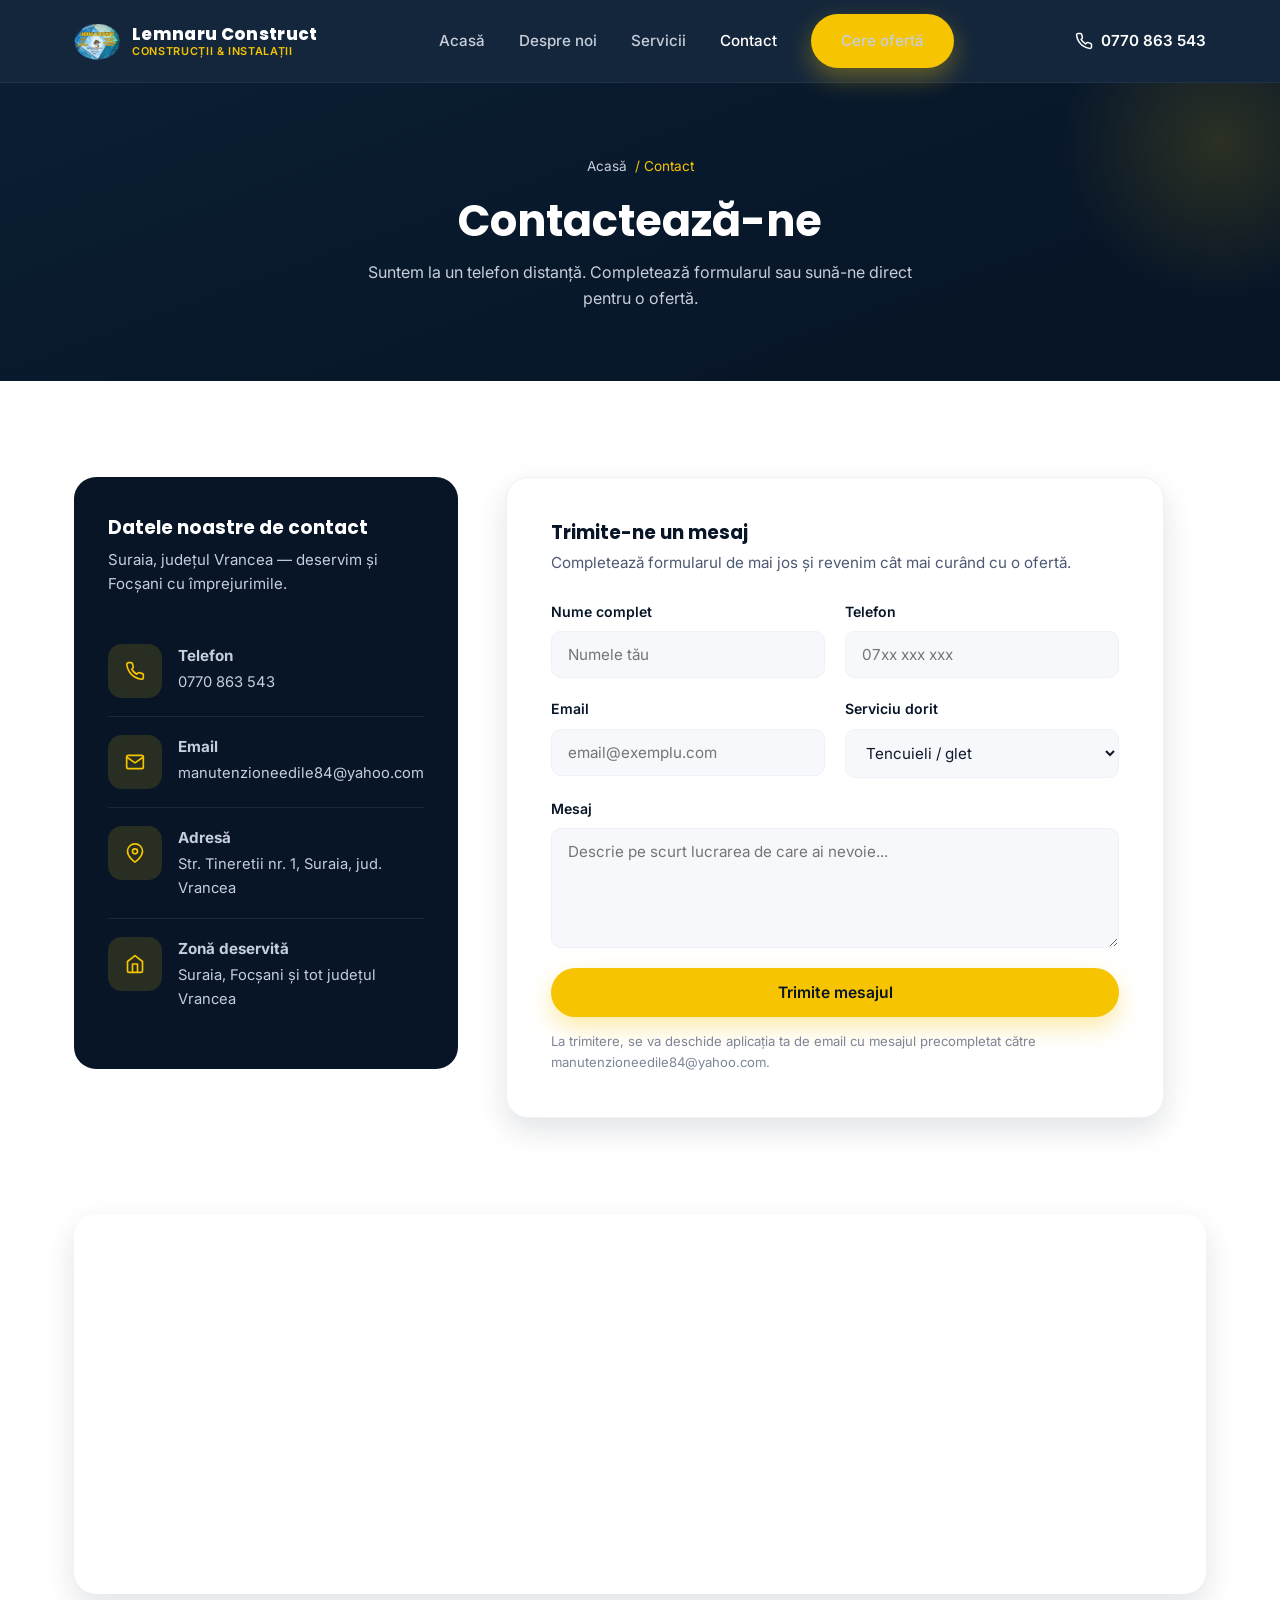
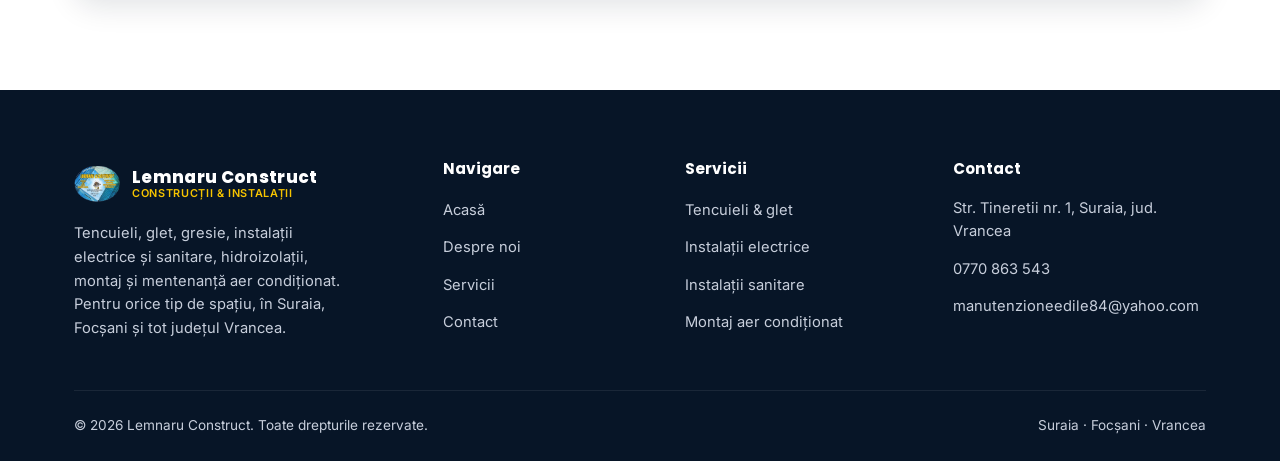
==== contact.html @ 9089bf75 "Initial commit: site prezentare Lemnaru Construct 4 pagini (Acasa, Despre noi, Servicii, Contact) cu" ====
<!doctype html>
<html lang="ro">
<head>
<meta charset="UTF-8">
<meta name="viewport" content="width=device-width, initial-scale=1.0">
<title>Contact | Lemnaru Construct</title>
<meta name="description" content="Contactează Lemnaru Construct - Str. Tineretii nr. 1, Suraia, jud. Vrancea. Telefon 0770 863 543.">
<link rel="icon" type="image/png" href="images/logo.png">
<link rel="preconnect" href="https://fonts.googleapis.com">
<link href="https://fonts.googleapis.com/css2?family=Poppins:wght@600;700;800&family=Inter:wght@400;500;600;700&display=swap" rel="stylesheet">
<link rel="stylesheet" href="css/style.css">
</head>
<body>

<header class="site-header">
  <div class="nav-wrap">
    <a href="index.html" class="brand">
      <img src="images/logo.png" alt="Logo Lemnaru Construct">
      <span class="brand-text">
        <strong>Lemnaru Construct</strong>
        <span>Construcții &amp; Instalații</span>
      </span>
    </a>
    <nav class="nav-links">
      <a href="index.html">Acasă</a>
      <a href="despre.html">Despre noi</a>
      <a href="servicii.html">Servicii</a>
      <a href="contact.html" class="active">Contact</a>
      <a href="contact.html" class="btn btn-gold">Cere ofertă</a>
    </nav>
    <div class="nav-actions">
      <a href="tel:0770863543" class="nav-phone">
        <svg width="18" height="18" viewBox="0 0 24 24" fill="none" stroke="currentColor" stroke-width="2" stroke-linecap="round" stroke-linejoin="round"><path d="M22 16.92v3a2 2 0 0 1-2.18 2 19.79 19.79 0 0 1-8.63-3.07 19.5 19.5 0 0 1-6-6 19.79 19.79 0 0 1-3.07-8.67A2 2 0 0 1 4.11 2h3a2 2 0 0 1 2 1.72c.127.96.361 1.9.7 2.81a2 2 0 0 1-.45 2.11L8.09 9.91a16 16 0 0 0 6 6l1.27-1.27a2 2 0 0 1 2.11-.45c.91.339 1.85.573 2.81.7A2 2 0 0 1 22 16.92z"/></svg>
        0770 863 543
      </a>
      <button class="nav-toggle" aria-label="Deschide meniul" aria-expanded="false">
        <svg width="24" height="24" viewBox="0 0 24 24" fill="none" stroke="currentColor" stroke-width="2" stroke-linecap="round" stroke-linejoin="round"><line x1="3" y1="6" x2="21" y2="6"/><line x1="3" y1="12" x2="21" y2="12"/><line x1="3" y1="18" x2="21" y2="18"/></svg>
      </button>
    </div>
  </div>
</header>

<main>

  <section class="page-hero">
    <div class="container">
      <div class="breadcrumb"><a href="index.html">Acasă</a> <span>/ Contact</span></div>
      <h1>Contactează-ne</h1>
      <p>Suntem la un telefon distanță. Completează formularul sau sună-ne direct pentru o ofertă.</p>
    </div>
  </section>

  <section class="section">
    <div class="container contact-grid">

      <div class="contact-info-card">
        <h3>Datele noastre de contact</h3>
        <p>Suraia, județul Vrancea &mdash; deservim și Focșani cu împrejurimile.</p>

        <div class="contact-row">
          <span class="icon-circle">
            <svg width="20" height="20" viewBox="0 0 24 24" fill="none" stroke="currentColor" stroke-width="2" stroke-linecap="round" stroke-linejoin="round"><path d="M22 16.92v3a2 2 0 0 1-2.18 2 19.79 19.79 0 0 1-8.63-3.07 19.5 19.5 0 0 1-6-6 19.79 19.79 0 0 1-3.07-8.67A2 2 0 0 1 4.11 2h3a2 2 0 0 1 2 1.72c.127.96.361 1.9.7 2.81a2 2 0 0 1-.45 2.11L8.09 9.91a16 16 0 0 0 6 6l1.27-1.27a2 2 0 0 1 2.11-.45c.91.339 1.85.573 2.81.7A2 2 0 0 1 22 16.92z"/></svg>
          </span>
          <span>
            <strong>Telefon</strong>
            <a href="tel:0770863543">0770 863 543</a>
          </span>
        </div>

        <div class="contact-row">
          <span class="icon-circle">
            <svg width="20" height="20" viewBox="0 0 24 24" fill="none" stroke="currentColor" stroke-width="2" stroke-linecap="round" stroke-linejoin="round"><rect x="2" y="4" width="20" height="16" rx="2"/><path d="m22 6-10 7L2 6"/></svg>
          </span>
          <span>
            <strong>Email</strong>
            <a href="mailto:manutenzioneedile84@yahoo.com">manutenzioneedile84@yahoo.com</a>
          </span>
        </div>

        <div class="contact-row">
          <span class="icon-circle">
            <svg width="20" height="20" viewBox="0 0 24 24" fill="none" stroke="currentColor" stroke-width="2" stroke-linecap="round" stroke-linejoin="round"><path d="M21 10c0 7-9 13-9 13s-9-6-9-13a9 9 0 0 1 18 0z"/><circle cx="12" cy="10" r="3"/></svg>
          </span>
          <span>
            <strong>Adresă</strong>
            <span>Str. Tineretii nr. 1, Suraia, jud. Vrancea</span>
          </span>
        </div>

        <div class="contact-row">
          <span class="icon-circle">
            <svg width="20" height="20" viewBox="0 0 24 24" fill="none" stroke="currentColor" stroke-width="2" stroke-linecap="round" stroke-linejoin="round"><path d="M3 9l9-7 9 7v11a2 2 0 0 1-2 2H5a2 2 0 0 1-2-2z"/><polyline points="9 22 9 12 15 12 15 22"/></svg>
          </span>
          <span>
            <strong>Zonă deservită</strong>
            <span>Suraia, Focșani și tot județul Vrancea</span>
          </span>
        </div>
      </div>

      <div class="contact-form-card">
        <h3 style="margin-bottom:6px;">Trimite-ne un mesaj</h3>
        <p style="color:var(--text-muted); margin-bottom:26px; font-size:0.95rem;">Completează formularul de mai jos și revenim cât mai curând cu o ofertă.</p>
        <form class="contact-form">
          <div class="form-grid">
            <div class="form-field">
              <label for="name">Nume complet</label>
              <input type="text" id="name" name="name" placeholder="Numele tău" required>
            </div>
            <div class="form-field">
              <label for="phone">Telefon</label>
              <input type="tel" id="phone" name="phone" placeholder="07xx xxx xxx" required>
            </div>
            <div class="form-field">
              <label for="email">Email</label>
              <input type="email" id="email" name="email" placeholder="email@exemplu.com">
            </div>
            <div class="form-field">
              <label for="service">Serviciu dorit</label>
              <select id="service" name="service">
                <option value="Tencuieli / glet">Tencuieli / glet</option>
                <option value="Gresie / faianță">Gresie / faianță</option>
                <option value="Instalații electrice">Instalații electrice</option>
                <option value="Instalații sanitare">Instalații sanitare</option>
                <option value="Hidroizolații">Hidroizolații</option>
                <option value="Montaj aer condiționat">Montaj aer condiționat</option>
                <option value="Mentenanță aer condiționat">Mentenanță aer condiționat</option>
                <option value="Altceva">Altceva</option>
              </select>
            </div>
            <div class="form-field full">
              <label for="message">Mesaj</label>
              <textarea id="message" name="message" placeholder="Descrie pe scurt lucrarea de care ai nevoie..."></textarea>
            </div>
          </div>
          <button type="submit" class="btn btn-gold btn-block">Trimite mesajul</button>
          <p class="form-note">La trimitere, se va deschide aplicația ta de email cu mesajul precompletat către manutenzioneedile84@yahoo.com.</p>
        </form>
      </div>

    </div>
  </section>

  <section class="section" style="padding-top:0;">
    <div class="container">
      <div class="coverage-map" style="height:380px; border-radius:22px;">
        <iframe src="https://www.google.com/maps?q=Strada%20Tineretii%201%2C%20Suraia%2C%20Vrancea&output=embed" loading="lazy" referrerpolicy="no-referrer-when-downgrade" title="Locație Lemnaru Construct pe hartă"></iframe>
      </div>
    </div>
  </section>

</main>

<footer class="site-footer">
  <div class="container">
    <div class="footer-grid">
      <div class="footer-brand">
        <a href="index.html" class="brand">
          <img src="images/logo.png" alt="Logo Lemnaru Construct">
          <span class="brand-text">
            <strong>Lemnaru Construct</strong>
            <span>Construcții &amp; Instalații</span>
          </span>
        </a>
        <p>Tencuieli, glet, gresie, instalații electrice și sanitare, hidroizolații, montaj și mentenanță aer condiționat. Pentru orice tip de spațiu, în Suraia, Focșani și tot județul Vrancea.</p>
      </div>
      <div class="footer-col">
        <h4>Navigare</h4>
        <ul>
          <li><a href="index.html">Acasă</a></li>
          <li><a href="despre.html">Despre noi</a></li>
          <li><a href="servicii.html">Servicii</a></li>
          <li><a href="contact.html">Contact</a></li>
        </ul>
      </div>
      <div class="footer-col">
        <h4>Servicii</h4>
        <ul>
          <li><a href="servicii.html">Tencuieli &amp; glet</a></li>
          <li><a href="servicii.html">Instalații electrice</a></li>
          <li><a href="servicii.html">Instalații sanitare</a></li>
          <li><a href="servicii.html">Montaj aer condiționat</a></li>
        </ul>
      </div>
      <div class="footer-col">
        <h4>Contact</h4>
        <div class="contact-row">
          <span>Str. Tineretii nr. 1, Suraia, jud. Vrancea</span>
        </div>
        <div class="contact-row">
          <a href="tel:0770863543">0770 863 543</a>
        </div>
        <div class="contact-row">
          <a href="mailto:manutenzioneedile84@yahoo.com">manutenzioneedile84@yahoo.com</a>
        </div>
      </div>
    </div>
    <div class="footer-bottom">
      <span>&copy; 2026 Lemnaru Construct. Toate drepturile rezervate.</span>
      <span>Suraia &middot; Focșani &middot; Vrancea</span>
    </div>
  </div>
</footer>

<script src="js/script.js"></script>
</body>
</html>
---- css/style.css ----
/* ============ Reset & base ============ */
* { margin: 0; padding: 0; box-sizing: border-box; }

:root {
  --navy-950: #071527;
  --navy-900: #0b1e33;
  --navy-800: #122b46;
  --navy-700: #1a3a5c;
  --gold: #f6c400;
  --gold-dark: #d9a900;
  --white: #ffffff;
  --off-white: #f6f8fb;
  --gray-100: #eef1f6;
  --gray-300: #c7cedb;
  --gray-500: #7c8698;
  --text-dark: #10192b;
  --text-muted: #4d5872;
  --radius: 14px;
  --shadow: 0 12px 30px rgba(7, 21, 39, 0.12);
  --shadow-lg: 0 24px 60px rgba(7, 21, 39, 0.22);
}

html { scroll-behavior: smooth; }

body {
  font-family: 'Inter', system-ui, -apple-system, sans-serif;
  color: var(--text-dark);
  background: var(--white);
  line-height: 1.6;
  overflow-x: hidden;
}

h1, h2, h3, h4 {
  font-family: 'Poppins', 'Inter', sans-serif;
  font-weight: 700;
  line-height: 1.2;
  color: var(--navy-950);
}

a { text-decoration: none; color: inherit; }
ul { list-style: none; }
img { max-width: 100%; display: block; }
button { font-family: inherit; cursor: pointer; border: none; }

.container {
  width: 100%;
  max-width: 1180px;
  margin: 0 auto;
  padding: 0 24px;
}

.section { padding: 96px 0; }
.section-tight { padding: 64px 0; }

.eyebrow {
  display: inline-flex;
  align-items: center;
  gap: 8px;
  font-size: 0.8rem;
  font-weight: 700;
  letter-spacing: 0.08em;
  text-transform: uppercase;
  color: var(--gold-dark);
  background: rgba(246, 196, 0, 0.12);
  padding: 6px 16px;
  border-radius: 999px;
  margin-bottom: 18px;
}

.section-head { max-width: 640px; margin-bottom: 48px; }
.section-head.center { margin-left: auto; margin-right: auto; text-align: center; }
.section-head h2 { font-size: clamp(1.8rem, 3vw, 2.5rem); margin-bottom: 14px; }
.section-head p { color: var(--text-muted); font-size: 1.05rem; }

.highlight {
  color: var(--navy-950);
  background: var(--gold);
  padding: 0.03em 0.18em;
  border-radius: 6px;
  box-decoration-break: clone;
  -webkit-box-decoration-break: clone;
}

/* ============ Buttons ============ */
.btn {
  display: inline-flex;
  align-items: center;
  justify-content: center;
  gap: 10px;
  padding: 15px 30px;
  border-radius: 999px;
  font-weight: 600;
  font-size: 0.98rem;
  transition: transform 0.18s ease, box-shadow 0.18s ease, background 0.18s ease;
  white-space: nowrap;
}
.btn:hover { transform: translateY(-2px); }

.btn-gold {
  background: var(--gold);
  color: var(--navy-950);
  box-shadow: 0 10px 24px rgba(246, 196, 0, 0.35);
}
.btn-gold:hover { background: var(--gold-dark); }

.btn-outline {
  background: transparent;
  border: 1.5px solid rgba(255, 255, 255, 0.4);
  color: var(--white);
}
.btn-outline:hover { background: rgba(255, 255, 255, 0.12); }

.btn-navy {
  background: var(--navy-900);
  color: var(--white);
}
.btn-navy:hover { background: var(--navy-800); }

.btn-block { width: 100%; }

/* ============ Header ============ */
.site-header {
  position: sticky;
  top: 0;
  z-index: 100;
  background: rgba(11, 30, 51, 0.96);
  backdrop-filter: blur(10px);
  border-bottom: 1px solid rgba(255, 255, 255, 0.06);
}

.nav-wrap {
  display: flex;
  align-items: center;
  justify-content: space-between;
  padding: 14px 24px;
  max-width: 1180px;
  margin: 0 auto;
}

.brand {
  display: flex;
  align-items: center;
  gap: 12px;
}
.brand img {
  width: 46px;
  height: 46px;
  border-radius: 50%;
  object-fit: cover;
}
.brand-text {
  display: flex;
  flex-direction: column;
  line-height: 1.15;
}
.brand-text strong {
  color: var(--white);
  font-family: 'Poppins', sans-serif;
  font-weight: 800;
  font-size: 1.05rem;
  letter-spacing: 0.02em;
}
.brand-text span {
  color: var(--gold);
  font-size: 0.68rem;
  font-weight: 600;
  letter-spacing: 0.06em;
  text-transform: uppercase;
}

.nav-links {
  display: flex;
  align-items: center;
  gap: 34px;
}
.nav-links a {
  color: var(--gray-300);
  font-size: 0.95rem;
  font-weight: 500;
  transition: color 0.15s ease;
}
.nav-links a:hover, .nav-links a.active { color: var(--white); }

.nav-actions {
  display: flex;
  align-items: center;
  gap: 20px;
}
.nav-phone {
  display: flex;
  align-items: center;
  gap: 8px;
  color: var(--white);
  font-weight: 600;
  font-size: 0.95rem;
}
.nav-phone svg { flex-shrink: 0; }

.nav-toggle {
  display: none;
  background: none;
  width: 40px;
  height: 40px;
  align-items: center;
  justify-content: center;
  color: var(--white);
}

/* ============ Hero ============ */
.hero {
  position: relative;
  background: linear-gradient(160deg, var(--navy-900) 0%, var(--navy-950) 70%);
  color: var(--white);
  overflow: hidden;
  padding: 90px 0 100px;
}
.hero::before {
  content: '';
  position: absolute;
  top: -120px; right: -160px;
  width: 500px; height: 500px;
  background: radial-gradient(circle, rgba(246, 196, 0, 0.16), transparent 70%);
  border-radius: 50%;
}
.hero::after {
  content: '';
  position: absolute;
  bottom: -180px; left: -140px;
  width: 420px; height: 420px;
  background: radial-gradient(circle, rgba(26, 58, 92, 0.6), transparent 70%);
  border-radius: 50%;
}

.hero-grid {
  position: relative;
  display: grid;
  grid-template-columns: 1.05fr 0.95fr;
  gap: 56px;
  align-items: center;
}

.hero-copy h1 {
  color: var(--white);
  font-size: clamp(2.2rem, 4.4vw, 3.4rem);
  margin-bottom: 20px;
}
.hero-copy p {
  color: var(--gray-300);
  font-size: 1.1rem;
  max-width: 520px;
  margin-bottom: 34px;
}
.hero-actions {
  display: flex;
  flex-wrap: wrap;
  gap: 16px;
  margin-bottom: 44px;
}

.hero-stats {
  display: flex;
  gap: 34px;
  flex-wrap: wrap;
}
.hero-stats div strong {
  display: block;
  font-family: 'Poppins', sans-serif;
  font-size: 1.6rem;
  color: var(--gold);
}
.hero-stats div span {
  font-size: 0.85rem;
  color: var(--gray-300);
}

.hero-visual {
  position: relative;
}
.hero-visual .frame {
  border-radius: 20px;
  overflow: hidden;
  box-shadow: var(--shadow-lg);
  border: 1px solid rgba(255, 255, 255, 0.08);
}
.hero-visual img { width: 100%; height: 460px; object-fit: cover; }

.hero-badge {
  position: absolute;
  bottom: -26px;
  left: -26px;
  background: var(--white);
  color: var(--navy-950);
  padding: 18px 22px;
  border-radius: 16px;
  box-shadow: var(--shadow-lg);
  display: flex;
  align-items: center;
  gap: 14px;
  max-width: 240px;
}
.hero-badge .ring {
  width: 46px; height: 46px;
  border-radius: 50%;
  background: var(--gold);
  display: flex;
  align-items: center;
  justify-content: center;
  flex-shrink: 0;
  color: var(--navy-950);
  font-weight: 800;
}
.hero-badge strong { display: block; font-size: 0.95rem; }
.hero-badge span { font-size: 0.78rem; color: var(--text-muted); }

/* ============ Page hero (inner pages) ============ */
.page-hero {
  background: linear-gradient(160deg, var(--navy-900) 0%, var(--navy-950) 80%);
  color: var(--white);
  padding: 70px 0;
  text-align: center;
  position: relative;
  overflow: hidden;
}
.page-hero::before {
  content: '';
  position: absolute;
  top: -100px; right: -100px;
  width: 320px; height: 320px;
  background: radial-gradient(circle, rgba(246, 196, 0, 0.15), transparent 70%);
  border-radius: 50%;
}
.page-hero h1 { color: var(--white); font-size: clamp(1.9rem, 3.6vw, 2.7rem); margin-bottom: 12px; }
.page-hero p { color: var(--gray-300); max-width: 560px; margin: 0 auto; }
.breadcrumb {
  display: inline-flex;
  gap: 8px;
  font-size: 0.85rem;
  color: var(--gray-300);
  margin-bottom: 18px;
}
.breadcrumb span { color: var(--gold); }

/* ============ Feature / why-us cards ============ */
.features-grid {
  display: grid;
  grid-template-columns: repeat(auto-fit, minmax(230px, 1fr));
  gap: 24px;
}
.feature-card {
  background: var(--white);
  border: 1px solid var(--gray-100);
  border-radius: var(--radius);
  padding: 30px 26px;
  box-shadow: var(--shadow);
  transition: transform 0.2s ease, box-shadow 0.2s ease;
}
.feature-card:hover { transform: translateY(-6px); box-shadow: var(--shadow-lg); }
.icon-circle {
  width: 54px; height: 54px;
  border-radius: 14px;
  background: rgba(11, 30, 51, 0.06);
  display: flex;
  align-items: center;
  justify-content: center;
  margin-bottom: 20px;
  color: var(--navy-900);
}
.feature-card h3 { font-size: 1.1rem; margin-bottom: 10px; }
.feature-card p { color: var(--text-muted); font-size: 0.95rem; }

/* ============ Split (about) ============ */
.split {
  display: grid;
  grid-template-columns: 1fr 1fr;
  gap: 64px;
  align-items: center;
}
.split-media { position: relative; }
.split-media .frame {
  border-radius: 18px;
  overflow: hidden;
  box-shadow: var(--shadow);
}
.split-media img { width: 100%; height: 420px; object-fit: cover; }
.split-list { margin-top: 26px; display: flex; flex-direction: column; gap: 14px; }
.split-list li {
  display: flex;
  align-items: flex-start;
  gap: 12px;
  color: var(--text-muted);
  font-size: 0.98rem;
}
.split-list svg { color: var(--gold-dark); flex-shrink: 0; margin-top: 3px; }

/* ============ Process steps ============ */
.process-wrap {
  background: var(--navy-950);
  color: var(--white);
  border-radius: 28px;
  padding: 64px 48px;
  position: relative;
  overflow: hidden;
}
.process-wrap::before {
  content: '';
  position: absolute;
  top: -140px; left: 40%;
  width: 400px; height: 400px;
  background: radial-gradient(circle, rgba(246, 196, 0, 0.1), transparent 70%);
  border-radius: 50%;
}
.process-head { text-align: center; max-width: 560px; margin: 0 auto 50px; position: relative; }
.process-head h2 { color: var(--white); }
.process-head p { color: var(--gray-300); }
.process-grid {
  display: grid;
  grid-template-columns: repeat(auto-fit, minmax(220px, 1fr));
  gap: 30px;
  position: relative;
}
.process-step { text-align: center; padding: 0 10px; }
.process-num {
  width: 58px; height: 58px;
  border-radius: 50%;
  background: rgba(246, 196, 0, 0.14);
  border: 1.5px solid rgba(246, 196, 0, 0.4);
  color: var(--gold);
  font-family: 'Poppins', sans-serif;
  font-weight: 700;
  font-size: 1.2rem;
  display: flex;
  align-items: center;
  justify-content: center;
  margin: 0 auto 18px;
}
.process-step h3 { color: var(--white); font-size: 1.05rem; margin-bottom: 10px; }
.process-step p { color: var(--gray-300); font-size: 0.92rem; }

/* ============ Services grid ============ */
.services-grid {
  display: grid;
  grid-template-columns: repeat(auto-fit, minmax(270px, 1fr));
  gap: 26px;
}
.service-card {
  background: var(--white);
  border: 1px solid var(--gray-100);
  border-radius: var(--radius);
  padding: 32px 28px;
  box-shadow: var(--shadow);
  transition: transform 0.2s ease, box-shadow 0.2s ease, border-color 0.2s ease;
  display: flex;
  flex-direction: column;
  gap: 16px;
}
.service-card:hover { transform: translateY(-6px); box-shadow: var(--shadow-lg); border-color: rgba(246, 196, 0, 0.4); }
.service-card .icon-circle { background: var(--navy-950); color: var(--gold); }
.service-card h3 { font-size: 1.15rem; }
.service-card p { color: var(--text-muted); font-size: 0.95rem; flex-grow: 1; }
.service-card .tag {
  align-self: flex-start;
  font-size: 0.75rem;
  font-weight: 700;
  letter-spacing: 0.04em;
  text-transform: uppercase;
  color: var(--gold-dark);
  background: rgba(246, 196, 0, 0.12);
  padding: 5px 12px;
  border-radius: 999px;
}
.service-card.with-photo { padding: 0; overflow: hidden; }
.service-card.with-photo img { width: 100%; height: 190px; object-fit: cover; }
.service-card.with-photo .service-body { padding: 26px 26px 30px; display: flex; flex-direction: column; gap: 14px; flex-grow: 1; }

.services-preview-grid {
  display: grid;
  grid-template-columns: repeat(auto-fit, minmax(220px, 1fr));
  gap: 20px;
}
.service-mini {
  display: flex;
  align-items: center;
  gap: 16px;
  background: var(--off-white);
  border-radius: 14px;
  padding: 20px;
  transition: background 0.2s ease;
}
.service-mini:hover { background: var(--gray-100); }
.service-mini .icon-circle { margin-bottom: 0; width: 46px; height: 46px; background: var(--navy-950); color: var(--gold); flex-shrink: 0; }
.service-mini strong { display: block; font-size: 0.98rem; color: var(--navy-950); }
.service-mini span { font-size: 0.82rem; color: var(--text-muted); }

/* ============ Coverage / area ============ */
.coverage {
  background: var(--off-white);
  border-radius: 24px;
  padding: 56px;
  display: grid;
  grid-template-columns: 1.1fr 0.9fr;
  gap: 48px;
  align-items: center;
}
.coverage-tags {
  display: flex;
  flex-wrap: wrap;
  gap: 10px;
  margin-top: 22px;
}
.coverage-tags span {
  background: var(--white);
  border: 1px solid var(--gray-100);
  padding: 8px 16px;
  border-radius: 999px;
  font-size: 0.88rem;
  font-weight: 600;
  color: var(--navy-900);
  box-shadow: var(--shadow);
}
.coverage-map {
  border-radius: 18px;
  overflow: hidden;
  box-shadow: var(--shadow);
  height: 320px;
}
.coverage-map iframe { width: 100%; height: 100%; border: 0; }

/* ============ Values grid (despre) ============ */
.values-grid {
  display: grid;
  grid-template-columns: repeat(auto-fit, minmax(240px, 1fr));
  gap: 24px;
}
.value-card {
  padding: 28px;
  border-radius: var(--radius);
  background: var(--off-white);
}
.value-card h3 { font-size: 1.05rem; margin-bottom: 8px; }
.value-card p { color: var(--text-muted); font-size: 0.93rem; }

.timeline {
  display: flex;
  flex-direction: column;
  gap: 0;
}
.timeline-item {
  display: grid;
  grid-template-columns: 44px 1fr;
  gap: 20px;
}
.timeline-dot-col {
  display: flex;
  flex-direction: column;
  align-items: center;
}
.timeline-dot {
  width: 14px; height: 14px;
  border-radius: 50%;
  background: var(--gold);
  margin-top: 6px;
  flex-shrink: 0;
}
.timeline-line { width: 2px; flex-grow: 1; background: var(--gray-100); margin-top: 4px; }
.timeline-item:last-child .timeline-line { display: none; }
.timeline-content { padding-bottom: 34px; }
.timeline-content h4 { font-size: 1rem; margin-bottom: 6px; }
.timeline-content p { color: var(--text-muted); font-size: 0.93rem; }

/* ============ CTA band ============ */
.cta-band {
  background: linear-gradient(135deg, var(--navy-900), var(--navy-950));
  color: var(--white);
  border-radius: 26px;
  padding: 54px 48px;
  display: flex;
  align-items: center;
  justify-content: space-between;
  gap: 30px;
  flex-wrap: wrap;
  position: relative;
  overflow: hidden;
}
.cta-band::before {
  content: '';
  position: absolute;
  top: -80px; right: -60px;
  width: 260px; height: 260px;
  background: radial-gradient(circle, rgba(246, 196, 0, 0.18), transparent 70%);
  border-radius: 50%;
}
.cta-band h2 { color: var(--white); font-size: clamp(1.5rem, 2.6vw, 2rem); margin-bottom: 8px; }
.cta-band p { color: var(--gray-300); }
.cta-actions { display: flex; gap: 16px; flex-wrap: wrap; position: relative; }

/* ============ Contact page ============ */
.contact-grid {
  display: grid;
  grid-template-columns: 0.85fr 1.15fr;
  gap: 48px;
  align-items: start;
}
.contact-info-card {
  background: var(--navy-950);
  color: var(--white);
  border-radius: 22px;
  padding: 40px 34px;
}
.contact-info-card h3 { color: var(--white); margin-bottom: 8px; }
.contact-info-card > p { color: var(--gray-300); font-size: 0.94rem; margin-bottom: 30px; }
.contact-row {
  display: flex;
  gap: 16px;
  align-items: flex-start;
  padding: 18px 0;
  border-top: 1px solid rgba(255, 255, 255, 0.08);
}
.contact-row:first-of-type { border-top: none; }
.contact-row .icon-circle { background: rgba(246, 196, 0, 0.14); color: var(--gold); margin-bottom: 0; flex-shrink: 0; }
.contact-row strong { display: block; font-size: 0.95rem; margin-bottom: 3px; }
.contact-row span, .contact-row a { color: var(--gray-300); font-size: 0.92rem; }
.contact-row a:hover { color: var(--gold); }

.contact-form-card {
  background: var(--white);
  border: 1px solid var(--gray-100);
  border-radius: 22px;
  padding: 44px;
  box-shadow: var(--shadow);
}
.form-grid {
  display: grid;
  grid-template-columns: 1fr 1fr;
  gap: 20px;
  margin-bottom: 20px;
}
.form-field { display: flex; flex-direction: column; gap: 8px; }
.form-field.full { grid-column: 1 / -1; }
.form-field label { font-size: 0.88rem; font-weight: 600; color: var(--navy-950); }
.form-field input, .form-field select, .form-field textarea {
  border: 1.5px solid var(--gray-100);
  background: var(--off-white);
  border-radius: 10px;
  padding: 13px 16px;
  font-family: inherit;
  font-size: 0.95rem;
  color: var(--text-dark);
  transition: border-color 0.15s ease, background 0.15s ease;
}
.form-field input:focus, .form-field select:focus, .form-field textarea:focus {
  outline: none;
  border-color: var(--gold);
  background: var(--white);
}
.form-field textarea { resize: vertical; min-height: 120px; }
.form-note { font-size: 0.82rem; color: var(--gray-500); margin-top: 14px; }

/* ============ Footer ============ */
.site-footer {
  background: var(--navy-950);
  color: var(--gray-300);
  padding-top: 70px;
}
.footer-grid {
  display: grid;
  grid-template-columns: 1.3fr 0.8fr 0.9fr 1fr;
  gap: 40px;
  padding-bottom: 50px;
  border-bottom: 1px solid rgba(255, 255, 255, 0.08);
}
.footer-brand .brand-text strong { color: var(--white); }
.footer-brand p { margin-top: 16px; font-size: 0.92rem; max-width: 280px; }
.footer-col h4 { color: var(--white); font-size: 0.95rem; margin-bottom: 18px; }
.footer-col ul { display: flex; flex-direction: column; gap: 12px; }
.footer-col a { font-size: 0.92rem; transition: color 0.15s ease; }
.footer-col a:hover { color: var(--gold); }
.footer-col .contact-row { border: none; padding: 0 0 14px; }
.footer-bottom {
  display: flex;
  justify-content: space-between;
  align-items: center;
  padding: 24px 0;
  font-size: 0.85rem;
  flex-wrap: wrap;
  gap: 10px;
}

/* ============ Responsive ============ */
@media (max-width: 960px) {
  .hero-grid, .split, .coverage, .contact-grid { grid-template-columns: 1fr; }
  .split-media { order: -1; }
  .footer-grid { grid-template-columns: 1fr 1fr; }
  .hero-visual { max-width: 480px; margin: 0 auto; }
}

@media (max-width: 800px) {
  .nav-links { position: fixed; top: 74px; left: 0; right: 0; bottom: 0; background: var(--navy-950); flex-direction: column; align-items: flex-start; padding: 30px 24px; gap: 22px; transform: translateX(100%); transition: transform 0.25s ease; overflow-y: auto; }
  .nav-links.open { transform: translateX(0); }
  .nav-toggle { display: flex; }
  .nav-phone { display: none; }
  .nav-links .btn { width: 100%; }
  .section { padding: 64px 0; }
  .process-wrap, .cta-band, .coverage { padding: 36px 24px; }
  .cta-band { text-align: center; justify-content: center; }
  .footer-grid { grid-template-columns: 1fr; }
  .form-grid { grid-template-columns: 1fr; }
}

@media (max-width: 520px) {
  .hero-badge { position: static; margin-top: -30px; max-width: none; }
  .hero { padding: 50px 0 70px; }
}
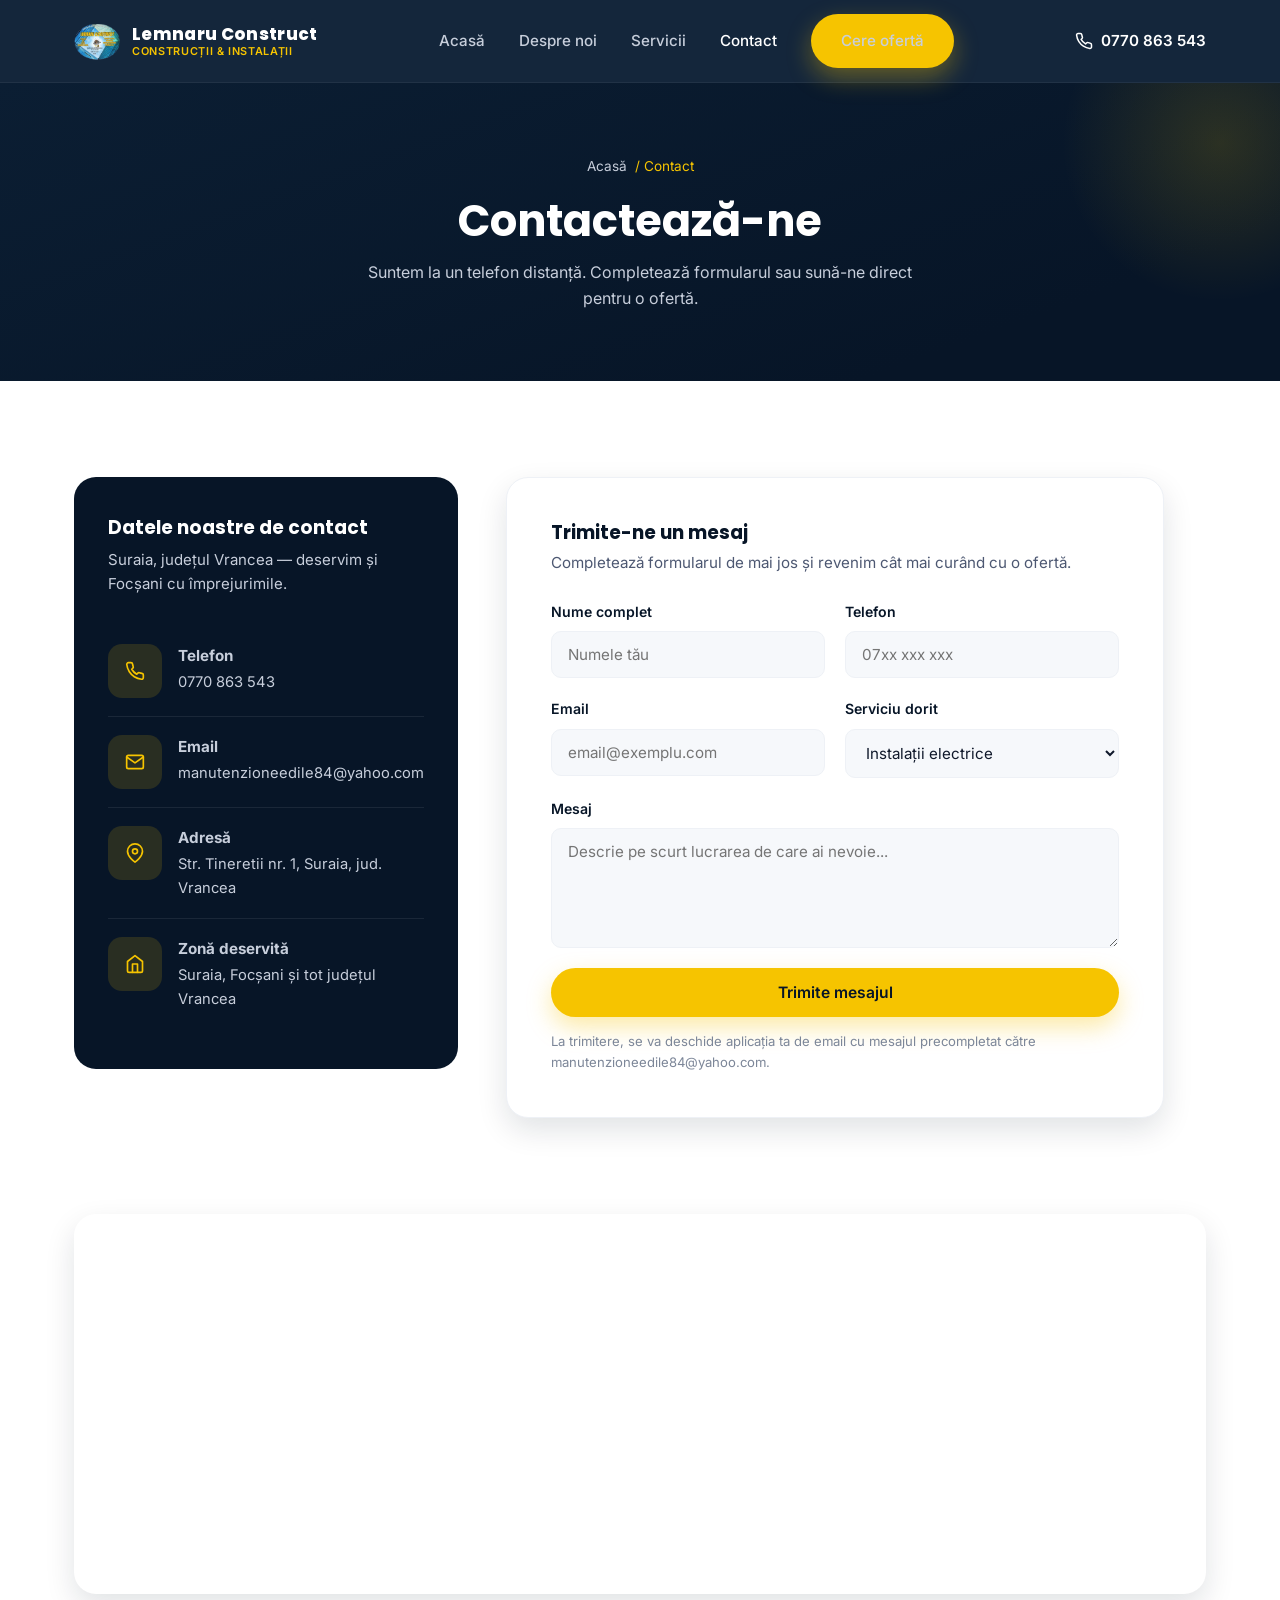
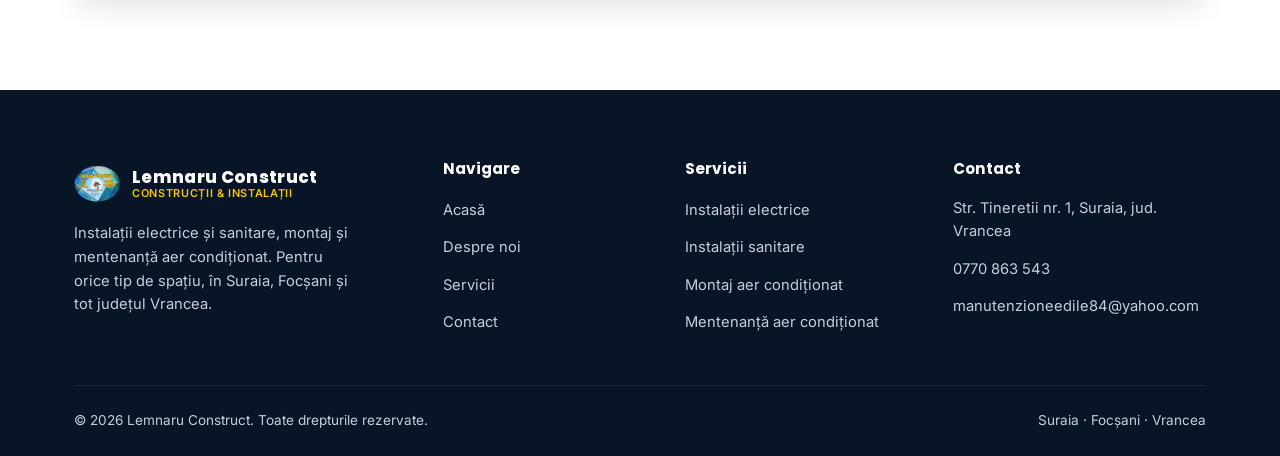
==== commit 7aaa11ab: "Elimina serviciile tencuieli, glet, gresie/faianta si hidroizolatii Site-ul ramane axat pe instalati" ====
--- a/contact.html
+++ b/contact.html
@@ -118,11 +118,8 @@
             <div class="form-field">
               <label for="service">Serviciu dorit</label>
               <select id="service" name="service">
-                <option value="Tencuieli / glet">Tencuieli / glet</option>
-                <option value="Gresie / faianță">Gresie / faianță</option>
                 <option value="Instalații electrice">Instalații electrice</option>
                 <option value="Instalații sanitare">Instalații sanitare</option>
-                <option value="Hidroizolații">Hidroizolații</option>
                 <option value="Montaj aer condiționat">Montaj aer condiționat</option>
                 <option value="Mentenanță aer condiționat">Mentenanță aer condiționat</option>
                 <option value="Altceva">Altceva</option>
@@ -162,7 +159,7 @@
             <span>Construcții &amp; Instalații</span>
           </span>
         </a>
-        <p>Tencuieli, glet, gresie, instalații electrice și sanitare, hidroizolații, montaj și mentenanță aer condiționat. Pentru orice tip de spațiu, în Suraia, Focșani și tot județul Vrancea.</p>
+        <p>Instalații electrice și sanitare, montaj și mentenanță aer condiționat. Pentru orice tip de spațiu, în Suraia, Focșani și tot județul Vrancea.</p>
       </div>
       <div class="footer-col">
         <h4>Navigare</h4>
@@ -176,10 +173,10 @@
       <div class="footer-col">
         <h4>Servicii</h4>
         <ul>
-          <li><a href="servicii.html">Tencuieli &amp; glet</a></li>
           <li><a href="servicii.html">Instalații electrice</a></li>
           <li><a href="servicii.html">Instalații sanitare</a></li>
           <li><a href="servicii.html">Montaj aer condiționat</a></li>
+          <li><a href="servicii.html">Mentenanță aer condiționat</a></li>
         </ul>
       </div>
       <div class="footer-col">
